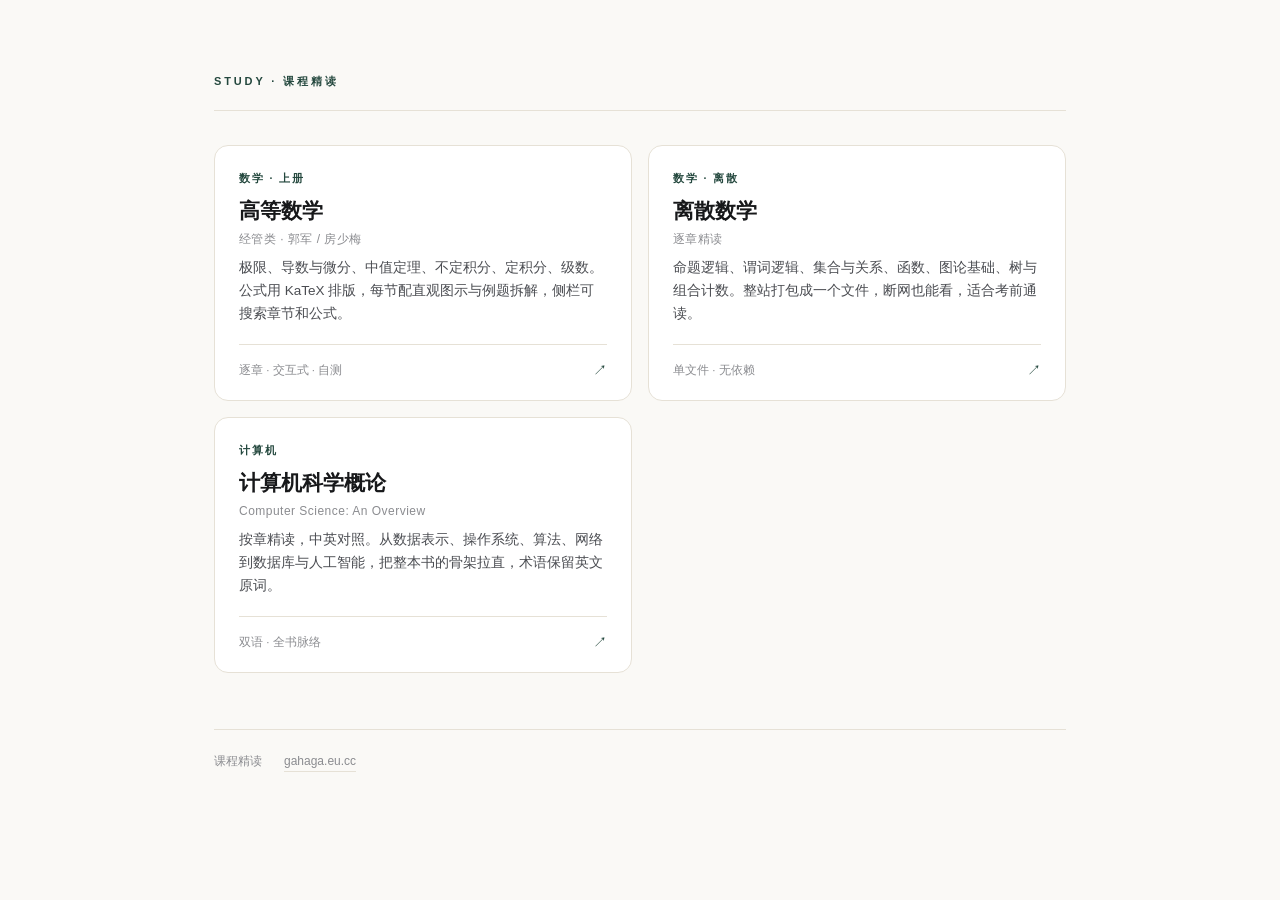
==== index.html @ df3a22b4 "init: study site — math, discrete, cs" ====
<!DOCTYPE html>
<html lang="zh-CN">
<head>
<meta charset="UTF-8">
<meta name="viewport" content="width=device-width, initial-scale=1, viewport-fit=cover">
<meta name="theme-color" content="#faf9f6">
<title>课程精读</title>

<meta name="description" content="三门课的交互式精读站点：高等数学、离散数学、计算机科学概论。逐章整理、公式渲染、可离线阅读。">
<meta property="og:type" content="website">
<meta property="og:site_name" content="课程精读">
<meta property="og:locale" content="zh_CN">
<meta property="og:title" content="课程精读">
<meta property="og:description" content="高等数学、离散数学、计算机科学概论，三门课的逐章精读。">
<meta name="twitter:card" content="summary">
<link rel="icon" href="data:image/svg+xml,%3Csvg xmlns='http://www.w3.org/2000/svg' viewBox='0 0 64 64'%3E%3Crect width='64' height='64' rx='14' fill='%2324483e'/%3E%3Ctext x='32' y='46' font-family='Georgia,serif' font-size='34' font-weight='700' fill='%23ffffff' text-anchor='middle'%3E%E8%AF%BB%3C/text%3E%3C/svg%3E">

<style>
:root{
  --bg:#FAF9F6; --surface:#FFFFFF; --surface-2:#F4F1EA;
  --ink:#17181A; --ink-2:#4B4D52; --ink-3:#8B8C90;
  --line:#E6E1D6; --accent:#24483E; --accent-soft:#E4EDE9;
  --serif:"Iowan Old Style","Palatino Linotype",Palatino,Georgia,"Times New Roman",serif;
  --sans:-apple-system,BlinkMacSystemFont,"Segoe UI","PingFang SC","Hiragino Sans GB","Microsoft YaHei",sans-serif;
  --ease:cubic-bezier(.16,1,.3,1);
}
@media (prefers-color-scheme: dark){
  :root{
    --bg:#141416; --surface:#1C1D20; --surface-2:#232428;
    --ink:#EDEBE6; --ink-2:#B4B2AC; --ink-3:#82807B;
    --line:#2E2F33; --accent:#8FBFB0; --accent-soft:#1F2E2A;
  }
}
*{box-sizing:border-box;}
body{
  margin:0;background:var(--bg);color:var(--ink);
  font-family:var(--sans);font-size:15px;line-height:1.65;
  -webkit-font-smoothing:antialiased;
}
.wrap{max-width:900px;margin:0 auto;padding:72px 24px 80px;}

h1.kicker{
  margin:0 0 20px;font-size:11px;letter-spacing:.26em;
  color:var(--accent);font-weight:600;font-family:var(--sans);
}
.rule{height:1px;background:var(--line);margin:0 0 34px;}

.grid{display:grid;gap:16px;grid-template-columns:repeat(auto-fill,minmax(280px,1fr));}
.card{
  position:relative;display:flex;flex-direction:column;
  padding:24px 24px 18px;
  background:var(--surface);border:1px solid var(--line);border-radius:14px;
  text-decoration:none;color:inherit;
  transition:transform .35s var(--ease),border-color .25s ease,box-shadow .35s var(--ease);
}
.card:hover{
  transform:translateY(-3px);
  border-color:var(--accent);
  box-shadow:0 14px 30px -18px rgba(20,18,12,.35);
}
.card:active{transform:translateY(-1px);}
.cat{margin:0 0 10px;font-size:10.5px;letter-spacing:.18em;color:var(--accent);font-weight:600;}
.card h2{font-family:var(--serif);font-size:21px;line-height:1.35;margin:0 0 10px;font-weight:600;}
.card h2 small{display:block;font-family:var(--sans);font-size:12px;letter-spacing:.04em;color:var(--ink-3);font-weight:400;margin-top:5px;}
.desc{margin:0 0 18px;font-size:13.5px;line-height:1.7;color:var(--ink-2);flex:1;}
.foot{
  display:flex;align-items:center;justify-content:space-between;
  font-size:11.5px;color:var(--ink-3);
  padding-top:14px;border-top:1px solid var(--line);
}
.arrow{font-size:14px;color:var(--accent);transition:transform .3s var(--ease);}
.card:hover .arrow{transform:translate(2px,-2px);}

footer{
  margin-top:56px;padding-top:22px;border-top:1px solid var(--line);
  display:flex;flex-wrap:wrap;gap:10px 22px;
  font-size:12px;color:var(--ink-3);
}
footer a{color:var(--ink-3);text-decoration:none;border-bottom:1px solid var(--line);}
footer a:hover{color:var(--accent);border-color:var(--accent);}

@media (max-width:560px){
  .wrap{padding:48px 18px 64px;}
  .grid{grid-template-columns:1fr;}
}
</style>
</head>
<body>
<div class="wrap">

  <header>
    <h1 class="kicker">STUDY · 课程精读</h1>
    <div class="rule"></div>
  </header>

  <main class="grid">

    <a class="card" href="./math/">
      <p class="cat">数学 · 上册</p>
      <h2>高等数学<small>经管类 · 郭军 / 房少梅</small></h2>
      <p class="desc">极限、导数与微分、中值定理、不定积分、定积分、级数。公式用 KaTeX 排版，每节配直观图示与例题拆解，侧栏可搜索章节和公式。</p>
      <div class="foot"><span>逐章 · 交互式 · 自测</span><span class="arrow">↗</span></div>
    </a>

    <a class="card" href="./discrete/">
      <p class="cat">数学 · 离散</p>
      <h2>离散数学<small>逐章精读</small></h2>
      <p class="desc">命题逻辑、谓词逻辑、集合与关系、函数、图论基础、树与组合计数。整站打包成一个文件，断网也能看，适合考前通读。</p>
      <div class="foot"><span>单文件 · 无依赖</span><span class="arrow">↗</span></div>
    </a>

    <a class="card" href="./cs/">
      <p class="cat">计算机</p>
      <h2>计算机科学概论<small>Computer Science: An Overview</small></h2>
      <p class="desc">按章精读，中英对照。从数据表示、操作系统、算法、网络到数据库与人工智能，把整本书的骨架拉直，术语保留英文原词。</p>
      <div class="foot"><span>双语 · 全书脉络</span><span class="arrow">↗</span></div>
    </a>

  </main>

  <footer>
    <span>课程精读</span>
    <a href="https://gahaga.eu.cc/">gahaga.eu.cc</a>
  </footer>

</div>
</body>
</html>
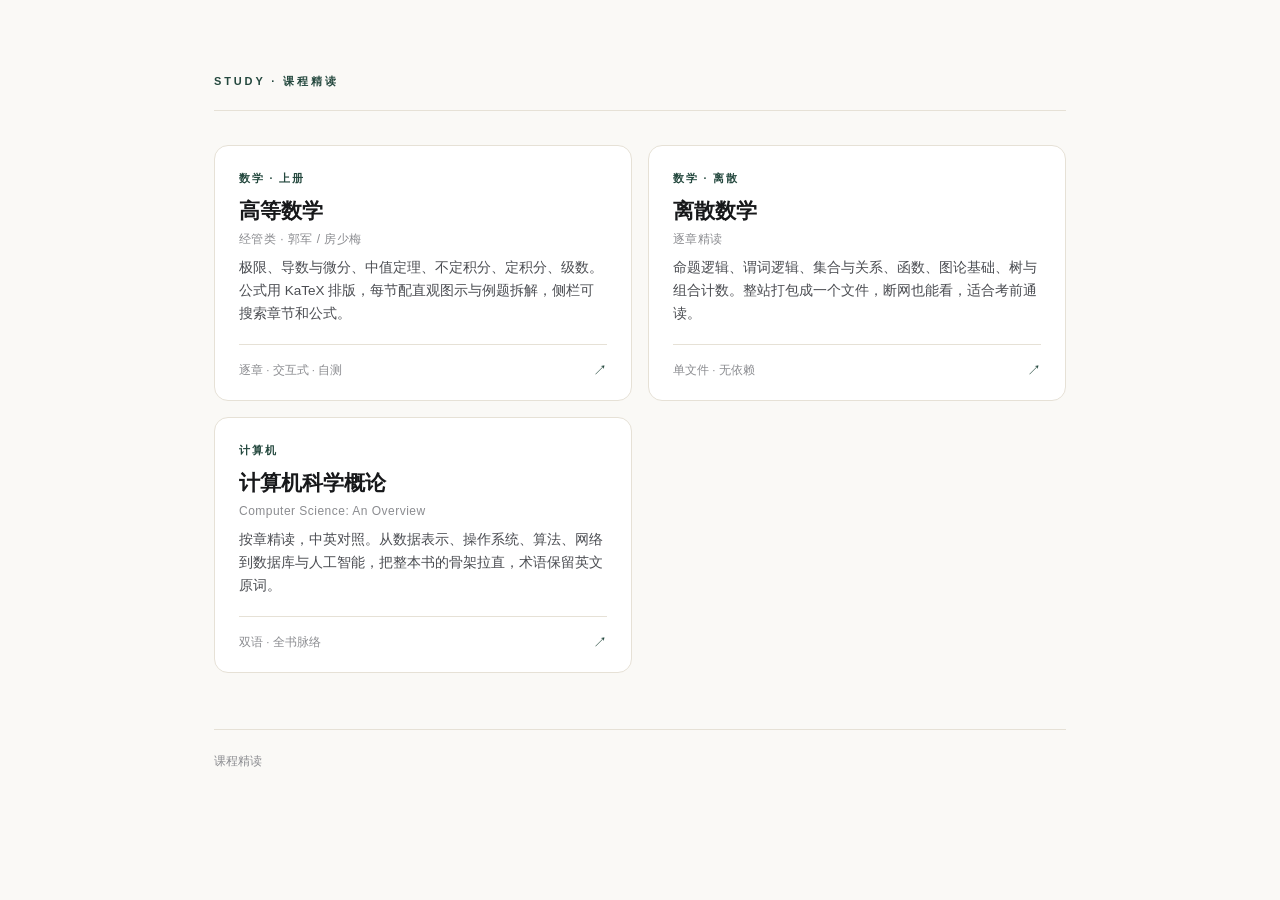
==== commit 6e14bf77: "study: remove link back to personal homepage" ====
--- a/index.html
+++ b/index.html
@@ -7,11 +7,13 @@
 <title>课程精读</title>
 
 <meta name="description" content="三门课的交互式精读站点：高等数学、离散数学、计算机科学概论。逐章整理、公式渲染、可离线阅读。">
+<link rel="canonical" href="https://gahagahaga.eu.cc/">
 <meta property="og:type" content="website">
 <meta property="og:site_name" content="课程精读">
 <meta property="og:locale" content="zh_CN">
 <meta property="og:title" content="课程精读">
 <meta property="og:description" content="高等数学、离散数学、计算机科学概论，三门课的逐章精读。">
+<meta property="og:url" content="https://gahagahaga.eu.cc/">
 <meta name="twitter:card" content="summary">
 <link rel="icon" href="data:image/svg+xml,%3Csvg xmlns='http://www.w3.org/2000/svg' viewBox='0 0 64 64'%3E%3Crect width='64' height='64' rx='14' fill='%2324483e'/%3E%3Ctext x='32' y='46' font-family='Georgia,serif' font-size='34' font-weight='700' fill='%23ffffff' text-anchor='middle'%3E%E8%AF%BB%3C/text%3E%3C/svg%3E">
 
@@ -120,7 +122,6 @@
 
   <footer>
     <span>课程精读</span>
-    <a href="https://gahaga.eu.cc/">gahaga.eu.cc</a>
   </footer>
 
 </div>
